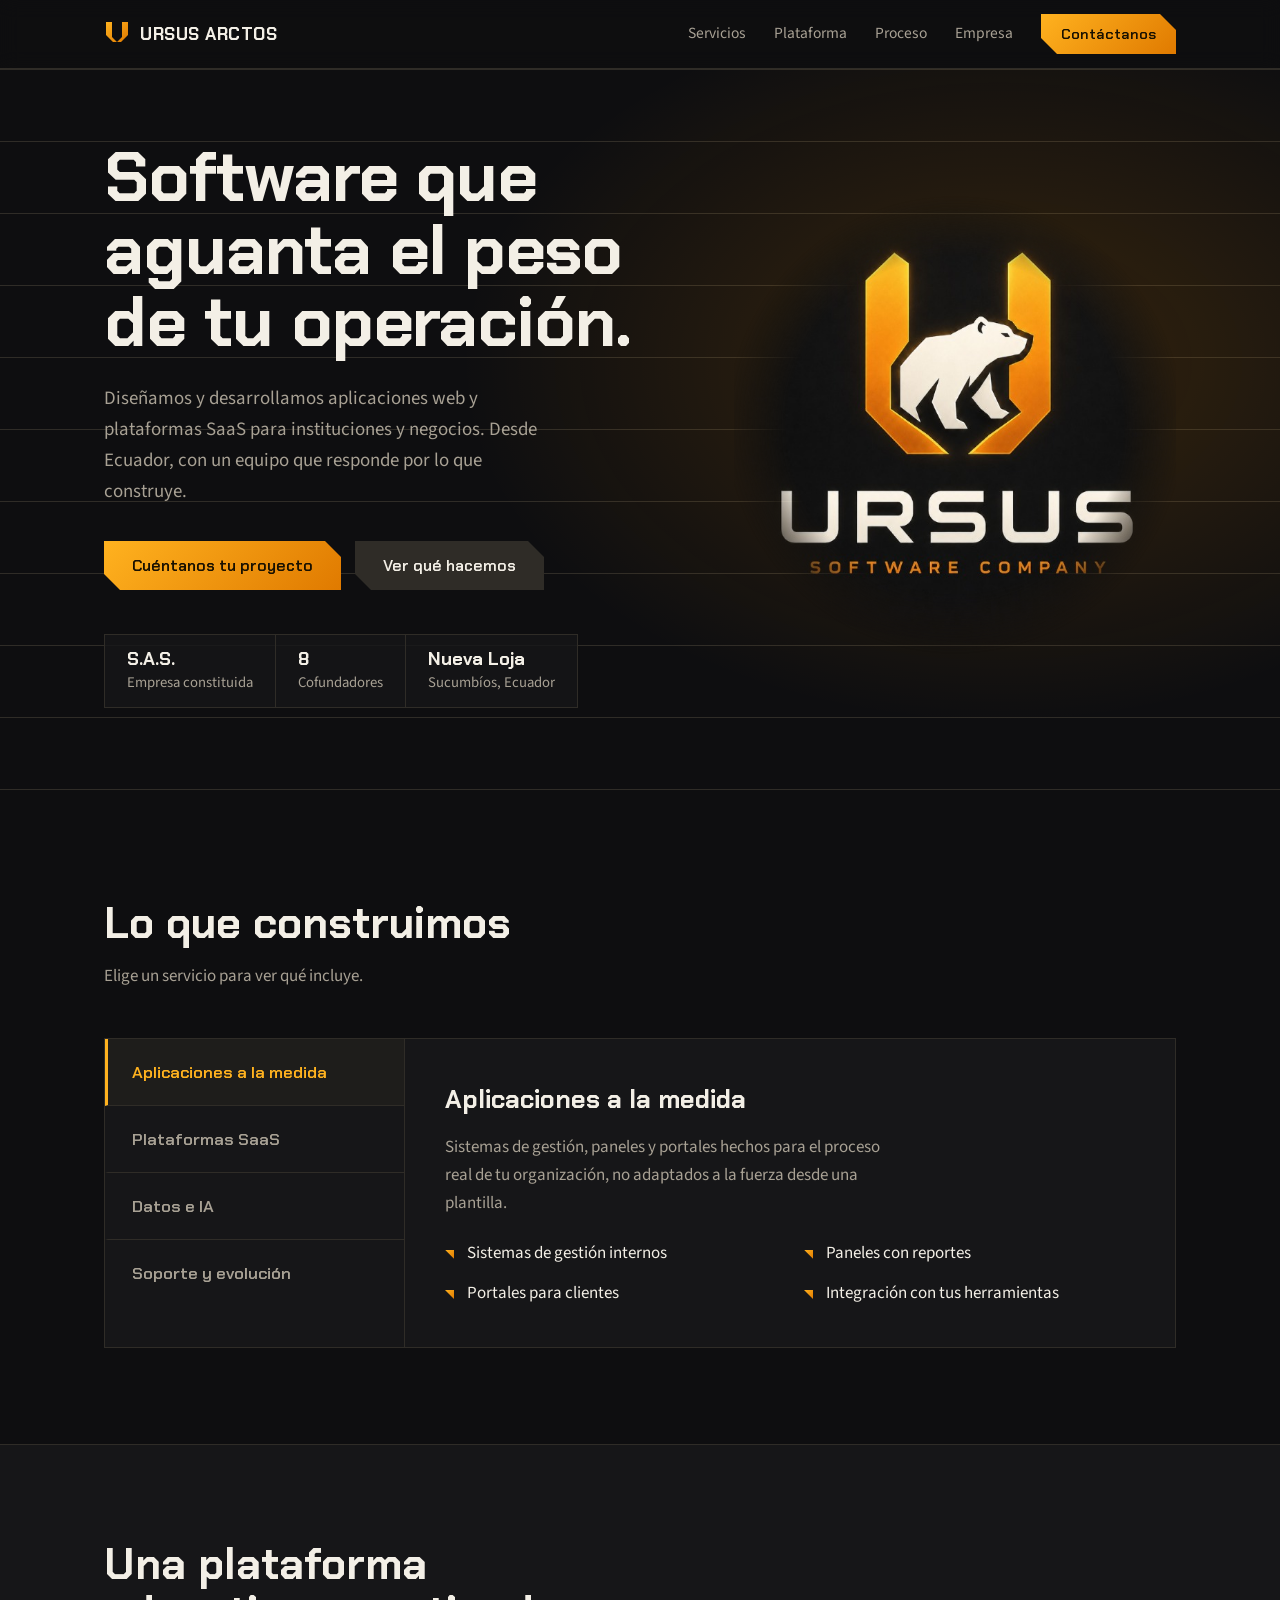
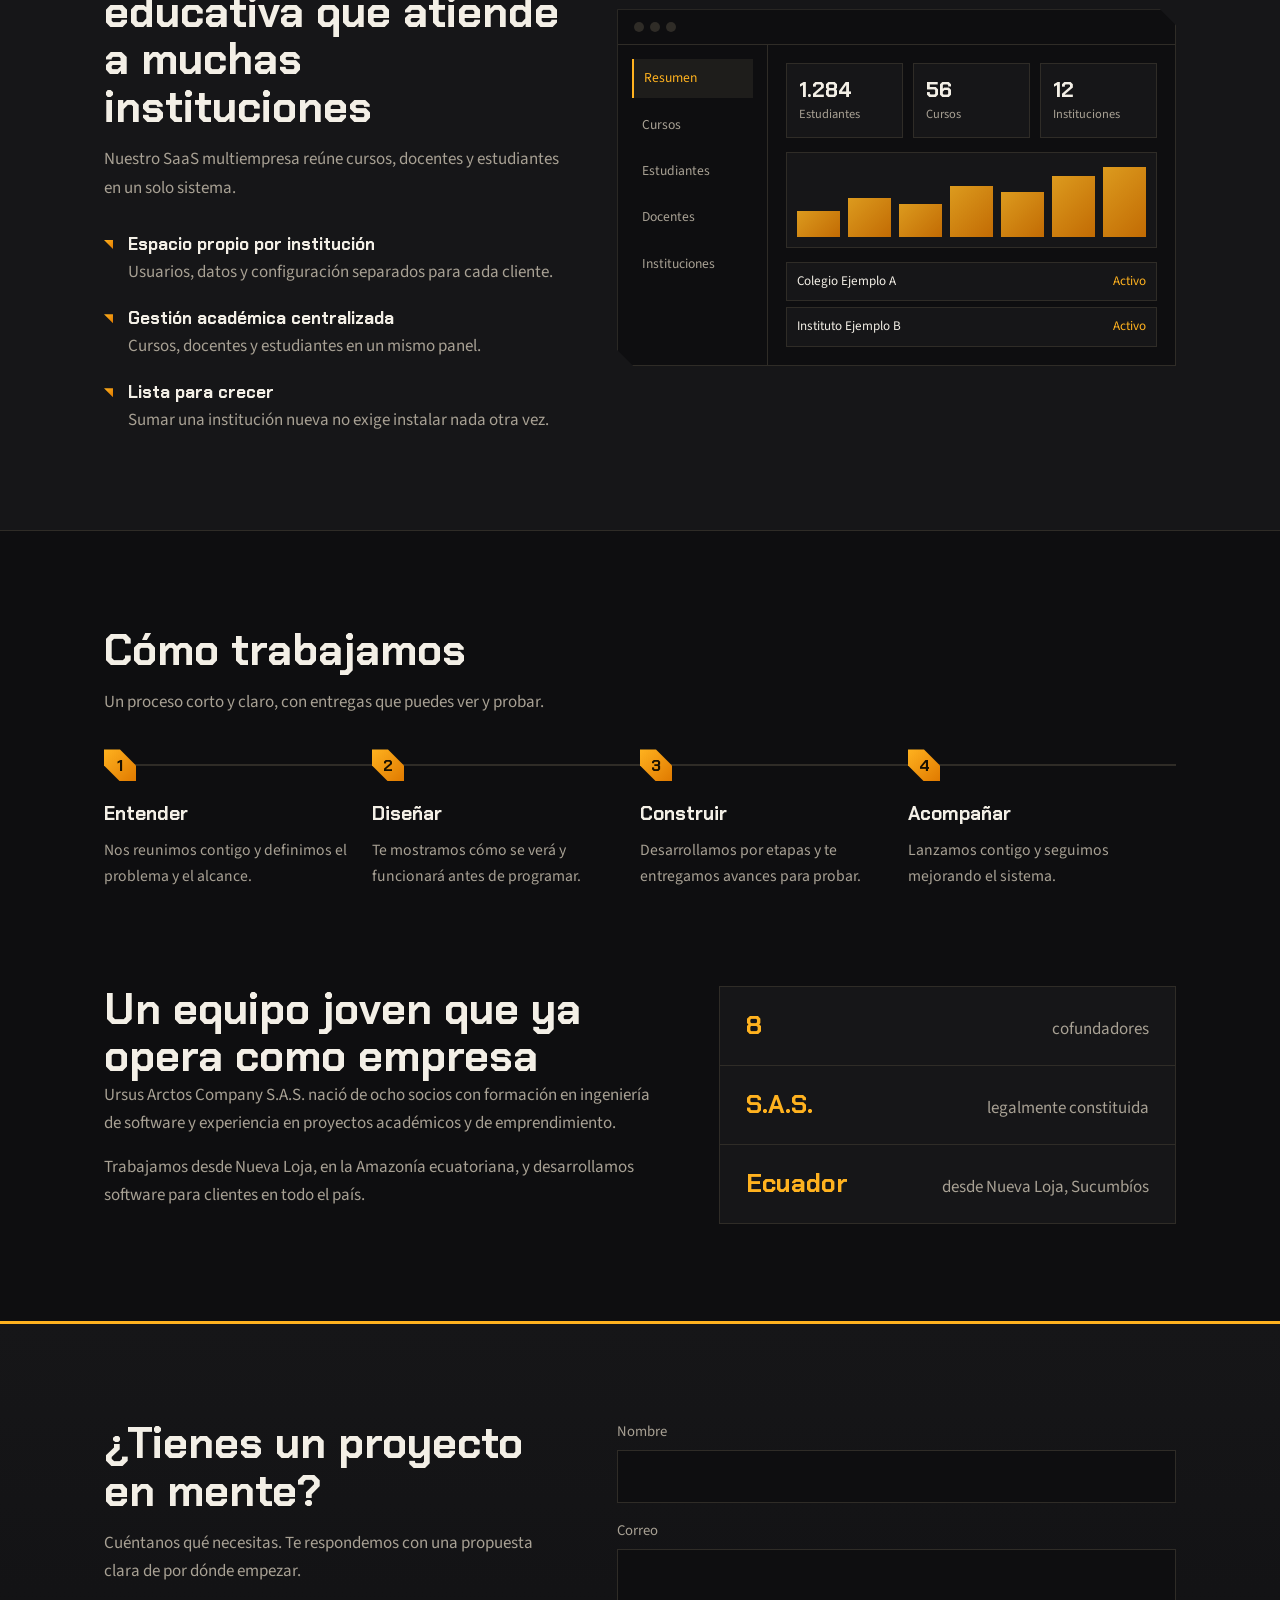
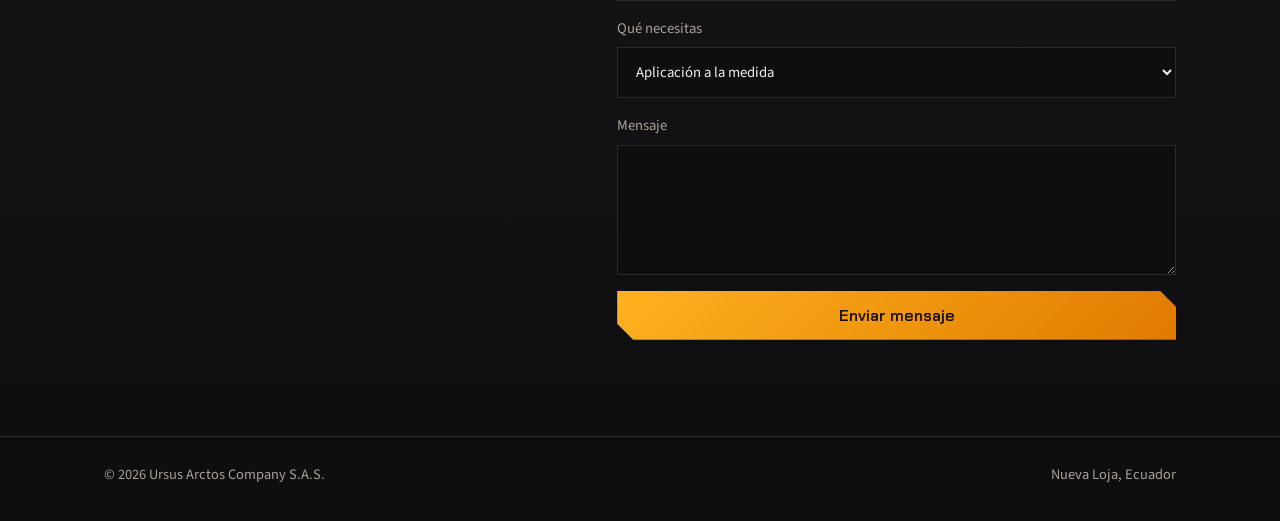
==== index.html @ 14a85201 "Pagina de la empresa" ====
<!DOCTYPE html>
<html lang="es"><head><meta charset="utf-8">
<meta name="viewport" content="width=device-width, initial-scale=1, viewport-fit=cover">
<title>Ursus Arctos Company | Software a la medida desde Ecuador</title>
<meta name="description" content="Ursus Arctos Company S.A.S. diseña y desarrolla software y plataformas SaaS desde Nueva Loja, Ecuador.">
<link rel="preconnect" href="https://fonts.googleapis.com"><link rel="preconnect" href="https://fonts.gstatic.com" crossorigin>
<link href="https://fonts.googleapis.com/css2?family=Chakra+Petch:wght@500;600;700&family=Source+Sans+3:wght@400;600&display=swap" rel="stylesheet">
<link rel="stylesheet" href="css/styles.css"></head><body>
<header><div class="wrap bar">
<a class="brand" href="#top"><svg width="26" height="26" viewBox="0 0 26 26" aria-hidden="true"><defs><linearGradient id="g" x1="0" y1="0" x2="1" y2="1"><stop stop-color="#ffb21f"/><stop offset="1" stop-color="#e07a00"/></linearGradient></defs><path d="M2 1h6v15l5 5h-4L2 14zM24 1h-6v15l-5 5h4l7-7z" fill="url(#g)"/></svg>URSUS ARCTOS</a>
<nav><a href="#servicios">Servicios</a><a href="#plataforma">Plataforma</a><a href="#proceso">Proceso</a><a href="#empresa">Empresa</a><a class="btn sm" href="#contacto">Contáctanos</a></nav>
</div></header>

<main id="top">
<div class="hero"><div class="wrap">
<div><h1>Software que aguanta el peso de tu operación.</h1>
<p>Diseñamos y desarrollamos aplicaciones web y plataformas SaaS para instituciones y negocios. Desde Ecuador, con un equipo que responde por lo que construye.</p>
<div class="cta"><a class="btn" href="#contacto">Cuéntanos tu proyecto</a><a class="btn ghost" href="#servicios">Ver qué hacemos</a></div>
<div class="trust"><div><b>S.A.S.</b>Empresa constituida</div><div><b>8</b>Cofundadores</div><div><b>Nueva Loja</b>Sucumbíos, Ecuador</div></div></div>
<img class="emblem" src="assets/logo.jpg" alt="Logotipo de Ursus Arctos: un oso polar dentro de una U naranja" width="470" height="470">
</div></div>

<section id="servicios"><div class="wrap">
<div class="head"><h2>Lo que construimos</h2><p>Elige un servicio para ver qué incluye.</p></div>
<div class="tabs"><div class="tablist" role="tablist" aria-label="Servicios">
<button class="tab" role="tab" aria-selected="true" aria-controls="p" data-i="0">Aplicaciones a la medida</button>
<button class="tab" role="tab" aria-selected="false" aria-controls="p" data-i="1">Plataformas SaaS</button>
<button class="tab" role="tab" aria-selected="false" aria-controls="p" data-i="2">Datos e IA</button>
<button class="tab" role="tab" aria-selected="false" aria-controls="p" data-i="3">Soporte y evolución</button></div>
<div class="panel" id="p" role="tabpanel"></div></div>
</div></section>

<div class="product" id="plataforma"><section><div class="wrap">
<div><div class="head" style="margin:0"><h2>Una plataforma educativa que atiende a muchas instituciones</h2><p>Nuestro SaaS multiempresa reúne cursos, docentes y estudiantes en un solo sistema.</p></div>
<ul class="feat"><li><b>Espacio propio por institución</b><span>Usuarios, datos y configuración separados para cada cliente.</span></li>
<li><b>Gestión académica centralizada</b><span>Cursos, docentes y estudiantes en un mismo panel.</span></li>
<li><b>Lista para crecer</b><span>Sumar una institución nueva no exige instalar nada otra vez.</span></li></ul></div>
<div class="mock" aria-hidden="true"><div class="dots"><i></i><i></i><i></i></div><div class="mbody">
<div class="side"><span class="on">Resumen</span><span>Cursos</span><span>Estudiantes</span><span>Docentes</span><span>Instituciones</span></div>
<div class="main"><div class="kpis"><div><b>1.284</b>Estudiantes</div><div><b>56</b>Cursos</div><div><b>12</b>Instituciones</div></div>
<div class="chart"><i style="height:35%"></i><i style="height:52%"></i><i style="height:44%"></i><i style="height:68%"></i><i style="height:60%"></i><i style="height:82%"></i><i style="height:94%"></i></div>
<div class="rows"><div>Colegio Ejemplo A<em>Activo</em></div><div>Instituto Ejemplo B<em>Activo</em></div></div></div></div></div>
</div></section></div>

<section id="proceso"><div class="wrap">
<div class="head"><h2>Cómo trabajamos</h2><p>Un proceso corto y claro, con entregas que puedes ver y probar.</p></div>
<div class="steps"><div><h3>Entender</h3><p>Nos reunimos contigo y definimos el problema y el alcance.</p></div>
<div><h3>Diseñar</h3><p>Te mostramos cómo se verá y funcionará antes de programar.</p></div>
<div><h3>Construir</h3><p>Desarrollamos por etapas y te entregamos avances para probar.</p></div>
<div><h3>Acompañar</h3><p>Lanzamos contigo y seguimos mejorando el sistema.</p></div></div>
</div></section>

<section id="empresa" style="padding-top:0"><div class="wrap about">
<div class="head" style="margin:0"><h2>Un equipo joven que ya opera como empresa</h2>
<p>Ursus Arctos Company S.A.S. nació de ocho socios con formación en ingeniería de software y experiencia en proyectos académicos y de emprendimiento.</p>
<p>Trabajamos desde Nueva Loja, en la Amazonía ecuatoriana, y desarrollamos software para clientes en todo el país.</p></div>
<div class="facts"><div><b>8</b><span>cofundadores</span></div><div><b>S.A.S.</b><span>legalmente constituida</span></div><div><b>Ecuador</b><span>desde Nueva Loja, Sucumbíos</span></div></div>
</div></section>

<section id="contacto" class="contact"><div class="wrap">
<div class="head" style="margin:0"><h2>¿Tienes un proyecto en mente?</h2><p>Cuéntanos qué necesitas. Te respondemos con una propuesta clara de por dónde empezar.</p></div>
<form id="f"><label>Nombre<input name="n" required autocomplete="name"></label>
<label>Correo<input name="e" type="email" required autocomplete="email"></label>
<label>Qué necesitas<select name="t"><option>Aplicación a la medida</option><option>Plataforma SaaS</option><option>Datos e IA</option><option>Otro</option></select></label>
<label>Mensaje<textarea name="m" required></textarea></label>
<button class="btn" type="submit">Enviar mensaje</button></form>
</div></section>
</main>
<footer><div class="wrap"><span>© 2026 Ursus Arctos Company S.A.S.</span><span>Nueva Loja, Ecuador</span></div></footer>
<script src="js/main.js" defer></script></body></html>
---- css/styles.css ----
:root{color-scheme:dark;--bg:#0e0e10;--s1:#161618;--s2:#1e1d1b;--line:#2f2c27;--text:#f3efe6;--muted:#a8a194;--a1:#ffb21f;--a2:#e07a00;--grad:linear-gradient(135deg,var(--a1),var(--a2));
--head:"Chakra Petch","Trebuchet MS",sans-serif;--body:"Source Sans 3","Segoe UI",Arial,sans-serif;
--cut:polygon(0 0,calc(100% - 16px) 0,100% 16px,100% 100%,16px 100%,0 calc(100% - 16px));
box-sizing:border-box;padding-top:env(safe-area-inset-top,0px);padding-bottom:env(safe-area-inset-bottom,0px)}
html{scroll-padding-top:84px;scroll-behavior:smooth}
*,*::before,*::after{box-sizing:border-box}
body{margin:0;background:var(--bg);color:var(--text);font:400 1.0625rem/1.65 var(--body);overflow-x:hidden}
a{color:inherit}:focus-visible{outline:2px solid var(--a1);outline-offset:3px}
.wrap{max-width:1120px;margin:0 auto;padding:0 24px}
h1,h2,h3{font-family:var(--head);margin:0}
header{position:sticky;top:0;z-index:20;background:rgba(14,14,16,.86);backdrop-filter:blur(10px);border-bottom:1px solid var(--line)}
.bar{display:flex;align-items:center;justify-content:space-between;height:68px}
.brand{display:flex;align-items:center;gap:10px;text-decoration:none;font:700 1.1rem var(--head);letter-spacing:.03em}
nav{display:flex;align-items:center;gap:28px}
nav a{text-decoration:none;color:var(--muted);font-size:.97rem;transition:color .2s}nav a:hover{color:var(--a1)}
.btn{display:inline-block;border:0;cursor:pointer;background:var(--grad);color:#1a1100;font:600 1rem var(--head);padding:14px 28px;text-decoration:none;clip-path:var(--cut);transition:filter .2s,transform .2s}
.btn:hover{filter:brightness(1.12);transform:translateY(-2px)}
.btn.sm{padding:10px 20px;font-size:.92rem}
.btn.ghost{background:var(--line);color:var(--text)}
.hero{position:relative;padding:72px 0 96px;background:radial-gradient(ellipse 60% 70% at 78% 40%,rgba(255,150,0,.17),transparent 70%),linear-gradient(var(--line) 1px,transparent 1px) 0 0/100% 72px;background-color:var(--bg)}
.hero .wrap{display:grid;grid-template-columns:1.15fr .85fr;gap:32px;align-items:center}
.hero h1{font-size:clamp(2.4rem,5.6vw,4.4rem);line-height:1.03;letter-spacing:-.015em}
.hero p{color:var(--muted);font-size:1.18rem;max-width:50ch;margin:24px 0 34px}
.cta{display:flex;gap:14px;flex-wrap:wrap}
.trust{display:flex;gap:0;margin-top:44px;border:1px solid var(--line);width:max-content;max-width:100%;background:rgba(22,22,24,.8)}
.trust div{padding:12px 22px;border-right:1px solid var(--line);font-size:.92rem;color:var(--muted)}.trust div:last-child{border:0}
.trust b{display:block;font:700 1.15rem var(--head);color:var(--text)}
.emblem{width:100%;max-width:470px;justify-self:center;-webkit-mask-image:radial-gradient(circle,#000 52%,transparent 71%);mask-image:radial-gradient(circle,#000 52%,transparent 71%);animation:in 1s .1s both}
@keyframes in{from{opacity:0;transform:scale(.93)}}
section{padding:96px 0}
.head{max-width:640px;margin-bottom:48px}
.head h2{font-size:clamp(1.8rem,3.6vw,2.7rem);line-height:1.1}
.head p{color:var(--muted);margin:14px 0 0}
.tabs{display:grid;grid-template-columns:300px 1fr;border:1px solid var(--line);background:var(--s1)}
.tablist{display:flex;flex-direction:column;border-right:1px solid var(--line)}
.tab{all:unset;cursor:pointer;padding:22px 24px;font:600 1.05rem var(--head);border-bottom:1px solid var(--line);color:var(--muted);transition:background .2s,color .2s;border-left:3px solid transparent}
.tab:last-child{border-bottom:0}.tab:hover{color:var(--text);background:var(--s2)}
.tab[aria-selected=true]{color:var(--a1);background:var(--s2);border-left-color:var(--a1)}
.tab:focus-visible{outline:2px solid var(--a1);outline-offset:-2px}
.panel{padding:40px;animation:fade .35s}
@keyframes fade{from{opacity:0}}
.panel h3{font-size:1.6rem;margin-bottom:12px}.panel p{color:var(--muted);max-width:56ch;margin:0 0 22px}
.panel ul{list-style:none;padding:0;margin:0;display:grid;grid-template-columns:1fr 1fr;gap:12px 28px}
.panel li{padding-left:22px;position:relative}
.panel li::before,.feat li::before{content:"";position:absolute;left:0;top:.62em;width:9px;height:9px;background:var(--grad);clip-path:polygon(0 0,100% 0,100% 100%)}
.product{background:var(--s1);border-block:1px solid var(--line)}
.product .wrap{display:grid;grid-template-columns:.9fr 1.1fr;gap:56px;align-items:center}
.feat{list-style:none;padding:0;margin:28px 0 0;display:grid;gap:18px}
.feat li{position:relative;padding-left:24px}.feat b{font-family:var(--head);display:block}.feat span{color:var(--muted)}
.mock{background:var(--bg);border:1px solid var(--line);clip-path:var(--cut);box-shadow:0 30px 80px rgba(0,0,0,.5)}
.dots{display:flex;gap:6px;padding:12px 16px;border-bottom:1px solid var(--line)}.dots i{width:10px;height:10px;border-radius:50%;background:var(--line)}
.mbody{display:grid;grid-template-columns:150px 1fr;min-height:300px}
.side{border-right:1px solid var(--line);padding:14px;display:grid;gap:8px;align-content:start;font-size:.85rem;color:var(--muted)}
.side span{padding:8px 10px}.side .on{background:var(--s2);color:var(--a1);border-left:2px solid var(--a1)}
.main{padding:18px;display:grid;gap:14px;align-content:start}
.kpis{display:grid;grid-template-columns:repeat(3,1fr);gap:10px}
.kpis div{background:var(--s1);padding:12px;border:1px solid var(--line);font-size:.78rem;color:var(--muted)}.kpis b{display:block;font:700 1.35rem var(--head);color:var(--text)}
.chart{display:flex;align-items:flex-end;gap:8px;height:96px;padding:10px;background:var(--s1);border:1px solid var(--line)}
.chart i{flex:1;background:var(--grad);opacity:.85}
.rows{display:grid;gap:6px;font-size:.82rem}
.rows div{display:flex;justify-content:space-between;padding:8px 10px;background:var(--s1);border:1px solid var(--line)}.rows em{font-style:normal;color:var(--a1)}
.steps{display:grid;grid-template-columns:repeat(4,1fr);gap:0;counter-reset:s;border-top:2px solid var(--line)}
.steps div{counter-increment:s;padding:28px 24px 0 0;position:relative}
.steps div::before{content:counter(s);position:absolute;top:-17px;left:0;width:32px;height:32px;background:var(--grad);color:#1a1100;font:700 1rem var(--head);display:grid;place-items:center;clip-path:var(--cut)}
.steps div{padding-top:32px}.steps h3{font-size:1.2rem;margin-bottom:8px}.steps p{margin:0;color:var(--muted);font-size:.98rem}
.about{display:grid;grid-template-columns:1.1fr .9fr;gap:56px;align-items:start}
.about p{color:var(--muted);margin:0 0 16px}
.facts{display:grid;gap:0;border:1px solid var(--line);background:var(--s1)}
.facts div{padding:22px 26px;border-bottom:1px solid var(--line);display:flex;justify-content:space-between;align-items:baseline;gap:16px}.facts div:last-child{border:0}
.facts b{font:700 1.6rem var(--head);color:var(--a1)}.facts span{color:var(--muted);text-align:right}
.contact{background:linear-gradient(180deg,var(--s1),var(--bg));border-top:3px solid var(--a1)}
.contact .wrap{display:grid;grid-template-columns:.9fr 1.1fr;gap:56px}
form{display:grid;gap:16px}
label{display:grid;gap:6px;font-size:.92rem;color:var(--muted)}
input,textarea,select{font:inherit;color:var(--text);background:var(--bg);border:1px solid var(--line);padding:13px 14px;width:100%;transition:border-color .2s}
input:focus,textarea:focus,select:focus{outline:none;border-color:var(--a1);box-shadow:0 0 0 3px rgba(255,178,31,.18)}
textarea{min-height:130px;resize:vertical}
footer{border-top:1px solid var(--line);padding:26px 0 34px;color:var(--muted);font-size:.9rem}
footer .wrap{display:flex;justify-content:space-between;gap:12px;flex-wrap:wrap}
@media(max-width:860px){nav a:not(.btn){display:none}.hero .wrap,.product .wrap,.about,.contact .wrap{grid-template-columns:1fr}
.emblem{order:-1;max-width:300px;justify-self:start;margin:-20px 0 -40px -20px}.tabs{grid-template-columns:1fr}.tablist{flex-direction:row;overflow-x:auto;border-right:0;border-bottom:1px solid var(--line)}
.tab{white-space:nowrap;border-bottom:0;border-left:0;border-bottom:3px solid transparent;padding:18px}.tab[aria-selected=true]{border-bottom-color:var(--a1)}
.panel{padding:26px}.panel ul{grid-template-columns:1fr}.steps{grid-template-columns:1fr 1fr;row-gap:40px}.mbody{grid-template-columns:1fr}.side{display:none}
section{padding:68px 0}.trust{flex-direction:column;width:100%}.trust div{border-right:0;border-bottom:1px solid var(--line)}}
@media(prefers-reduced-motion:reduce){*{animation:none!important;transition:none!important;scroll-behavior:auto!important}}
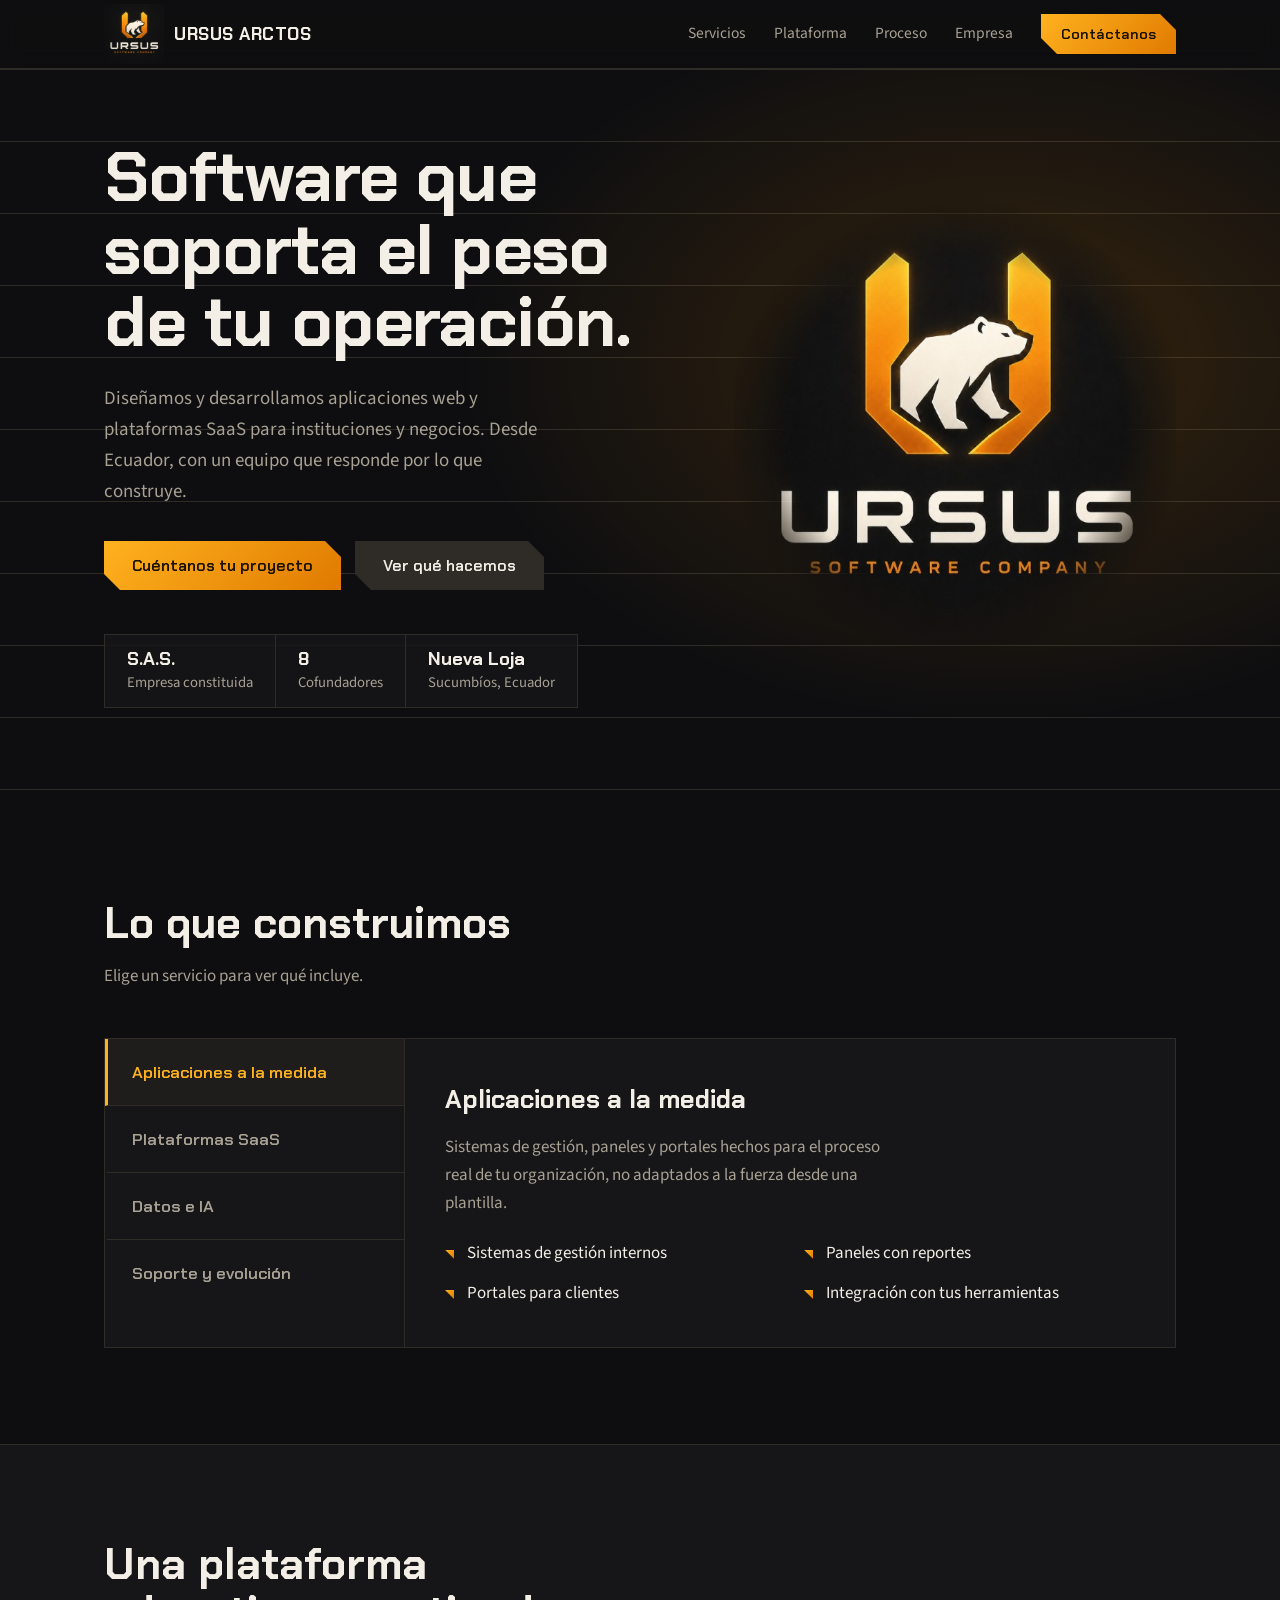
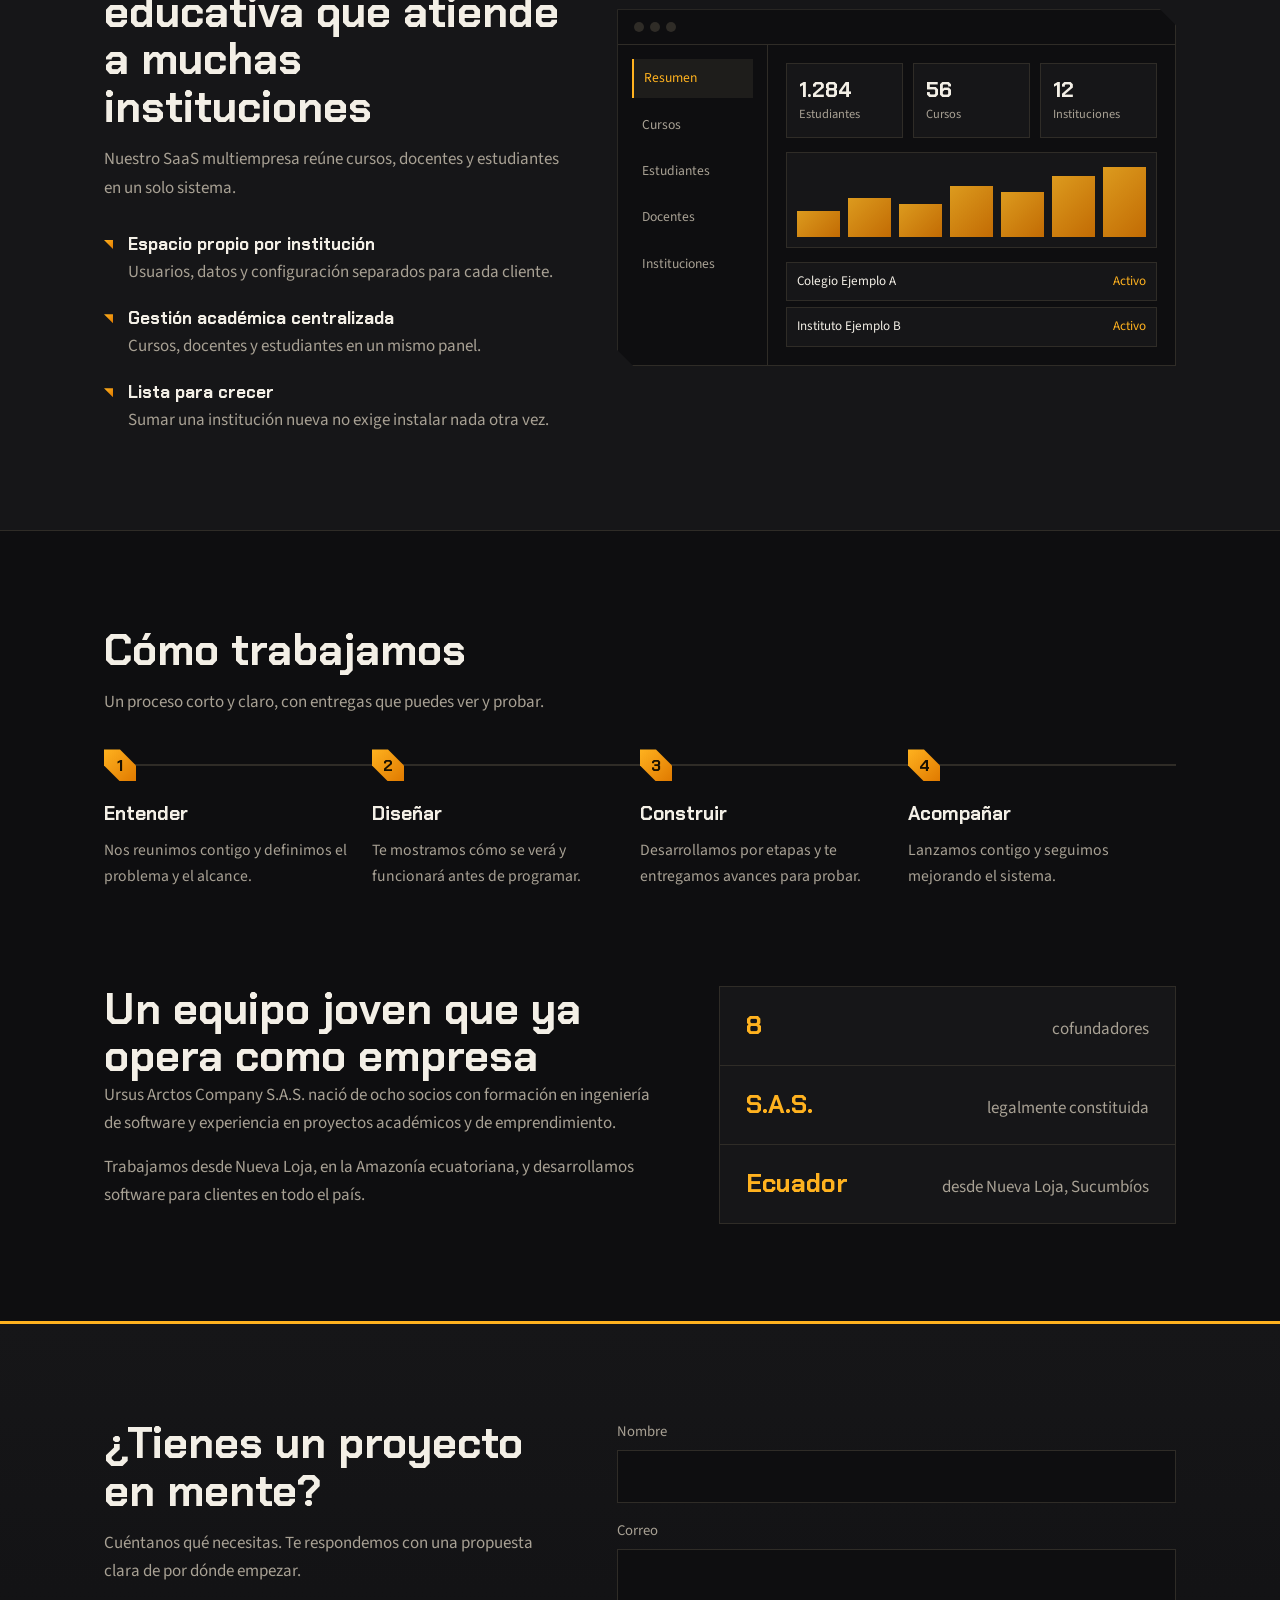
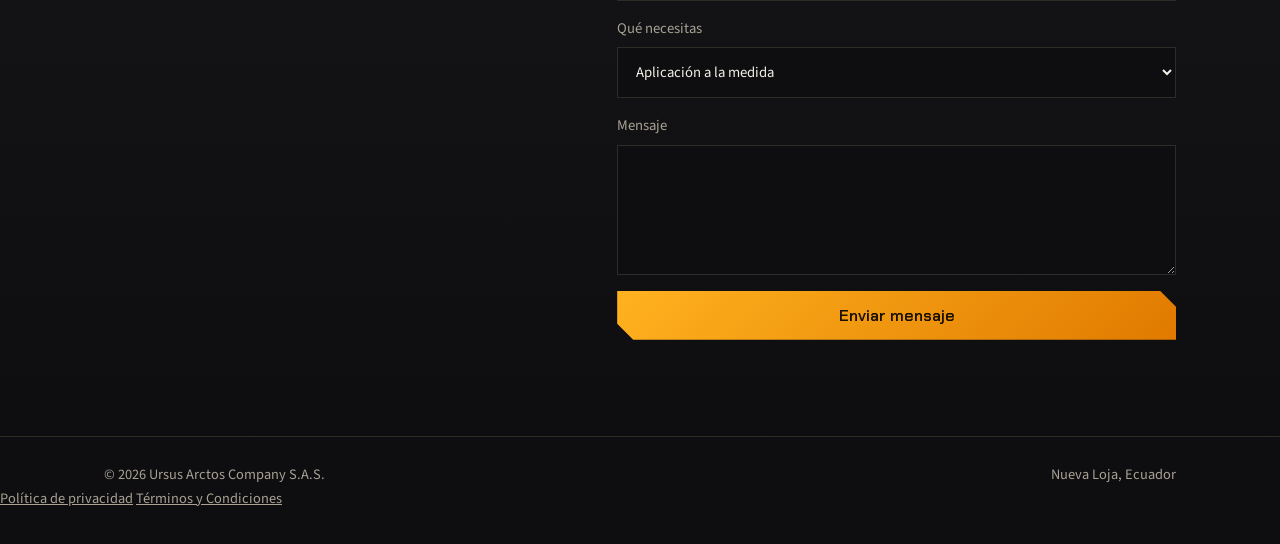
==== commit df5838f2: "afinancion de detalles" ====
--- a/index.html
+++ b/index.html
@@ -7,13 +7,13 @@
 <link href="https://fonts.googleapis.com/css2?family=Chakra+Petch:wght@500;600;700&family=Source+Sans+3:wght@400;600&display=swap" rel="stylesheet">
 <link rel="stylesheet" href="css/styles.css"></head><body>
 <header><div class="wrap bar">
-<a class="brand" href="#top"><svg width="26" height="26" viewBox="0 0 26 26" aria-hidden="true"><defs><linearGradient id="g" x1="0" y1="0" x2="1" y2="1"><stop stop-color="#ffb21f"/><stop offset="1" stop-color="#e07a00"/></linearGradient></defs><path d="M2 1h6v15l5 5h-4L2 14zM24 1h-6v15l-5 5h4l7-7z" fill="url(#g)"/></svg>URSUS ARCTOS</a>
+<a class="brand" href="#top"><img src="assets/logo.jpg" alt="Logotipo de Ursus Arctos: un oso polar dentro de una U naranja" width="60" height="60">URSUS ARCTOS</a>
 <nav><a href="#servicios">Servicios</a><a href="#plataforma">Plataforma</a><a href="#proceso">Proceso</a><a href="#empresa">Empresa</a><a class="btn sm" href="#contacto">Contáctanos</a></nav>
 </div></header>
 
 <main id="top">
 <div class="hero"><div class="wrap">
-<div><h1>Software que aguanta el peso de tu operación.</h1>
+<div><h1>Software que soporta el peso de tu operación.</h1>
 <p>Diseñamos y desarrollamos aplicaciones web y plataformas SaaS para instituciones y negocios. Desde Ecuador, con un equipo que responde por lo que construye.</p>
 <div class="cta"><a class="btn" href="#contacto">Cuéntanos tu proyecto</a><a class="btn ghost" href="#servicios">Ver qué hacemos</a></div>
 <div class="trust"><div><b>S.A.S.</b>Empresa constituida</div><div><b>8</b>Cofundadores</div><div><b>Nueva Loja</b>Sucumbíos, Ecuador</div></div></div>
@@ -66,5 +66,12 @@
 <button class="btn" type="submit">Enviar mensaje</button></form>
 </div></section>
 </main>
-<footer><div class="wrap"><span>© 2026 Ursus Arctos Company S.A.S.</span><span>Nueva Loja, Ecuador</span></div></footer>
-<script src="js/main.js" defer></script></body></html>+<footer>
+    <div class="wrap">
+        <span>© 2026 Ursus Arctos Company S.A.S.</span>
+        <span>Nueva Loja, Ecuador</span>
+    </div>
+    <a href="/politicas/politicaDePrivacidad.html" target="_blank">Política de privacidad</a>
+    <a href="/politicas/terminosYCondiciones.html" target="_blank">Términos y Condiciones</a>
+</footer>
+<script src="js/main.js" defer></script></body></html>
--- a/css/styles.css
+++ b/css/styles.css
@@ -4,18 +4,72 @@
 box-sizing:border-box;padding-top:env(safe-area-inset-top,0px);padding-bottom:env(safe-area-inset-bottom,0px)}
 html{scroll-padding-top:84px;scroll-behavior:smooth}
 *,*::before,*::after{box-sizing:border-box}
-body{margin:0;background:var(--bg);color:var(--text);font:400 1.0625rem/1.65 var(--body);overflow-x:hidden}
-a{color:inherit}:focus-visible{outline:2px solid var(--a1);outline-offset:3px}
-.wrap{max-width:1120px;margin:0 auto;padding:0 24px}
-h1,h2,h3{font-family:var(--head);margin:0}
-header{position:sticky;top:0;z-index:20;background:rgba(14,14,16,.86);backdrop-filter:blur(10px);border-bottom:1px solid var(--line)}
-.bar{display:flex;align-items:center;justify-content:space-between;height:68px}
-.brand{display:flex;align-items:center;gap:10px;text-decoration:none;font:700 1.1rem var(--head);letter-spacing:.03em}
-nav{display:flex;align-items:center;gap:28px}
-nav a{text-decoration:none;color:var(--muted);font-size:.97rem;transition:color .2s}nav a:hover{color:var(--a1)}
+body{
+    margin:0;
+    background:var(--bg);
+    color:var(--text);
+    font:400 1.0625rem/1.65 var(--body);
+    overflow-x:hidden
+}
+
+a{
+    color:inherit
+}:focus-visible{
+    outline:2px solid var(--a1);outline-offset:3px
+}
+
+.wrap{
+    max-width:1120px;
+    margin:0 auto;
+    padding:0 24px
+}
+h1,h2,h3{
+    font-family:var(--head);
+    margin:0
+}
+header{
+    position:sticky;
+    top:0;z-index:20;
+    background:rgba(14,14,16,.86);
+    backdrop-filter:blur(10px);
+    border-bottom:1px solid var(--line)
+}
+
+.bar{
+    display:flex;
+    align-items:center;
+    justify-content:space-between;
+    height:68px
+}
+
+.brand{
+    display:flex;
+    align-items:center;
+    gap:10px;
+    text-decoration:none;
+    font:700 1.1rem var(--head);
+    letter-spacing:.03em
+}nav{
+    display:flex;
+    align-items:center;
+    gap:28px
+}nav a{
+    text-decoration:none;
+    color:var(--muted);
+    font-size:.97rem;
+    transition:color .2s
+}nav a:hover{
+    color:var(--a1)
+}
+
 .btn{display:inline-block;border:0;cursor:pointer;background:var(--grad);color:#1a1100;font:600 1rem var(--head);padding:14px 28px;text-decoration:none;clip-path:var(--cut);transition:filter .2s,transform .2s}
+
 .btn:hover{filter:brightness(1.12);transform:translateY(-2px)}
-.btn.sm{padding:10px 20px;font-size:.92rem}
+
+.btn.sm{
+    padding:10px 20px;
+    font-size:.92rem
+}
 .btn.ghost{background:var(--line);color:var(--text)}
 .hero{position:relative;padding:72px 0 96px;background:radial-gradient(ellipse 60% 70% at 78% 40%,rgba(255,150,0,.17),transparent 70%),linear-gradient(var(--line) 1px,transparent 1px) 0 0/100% 72px;background-color:var(--bg)}
 .hero .wrap{display:grid;grid-template-columns:1.15fr .85fr;gap:32px;align-items:center}
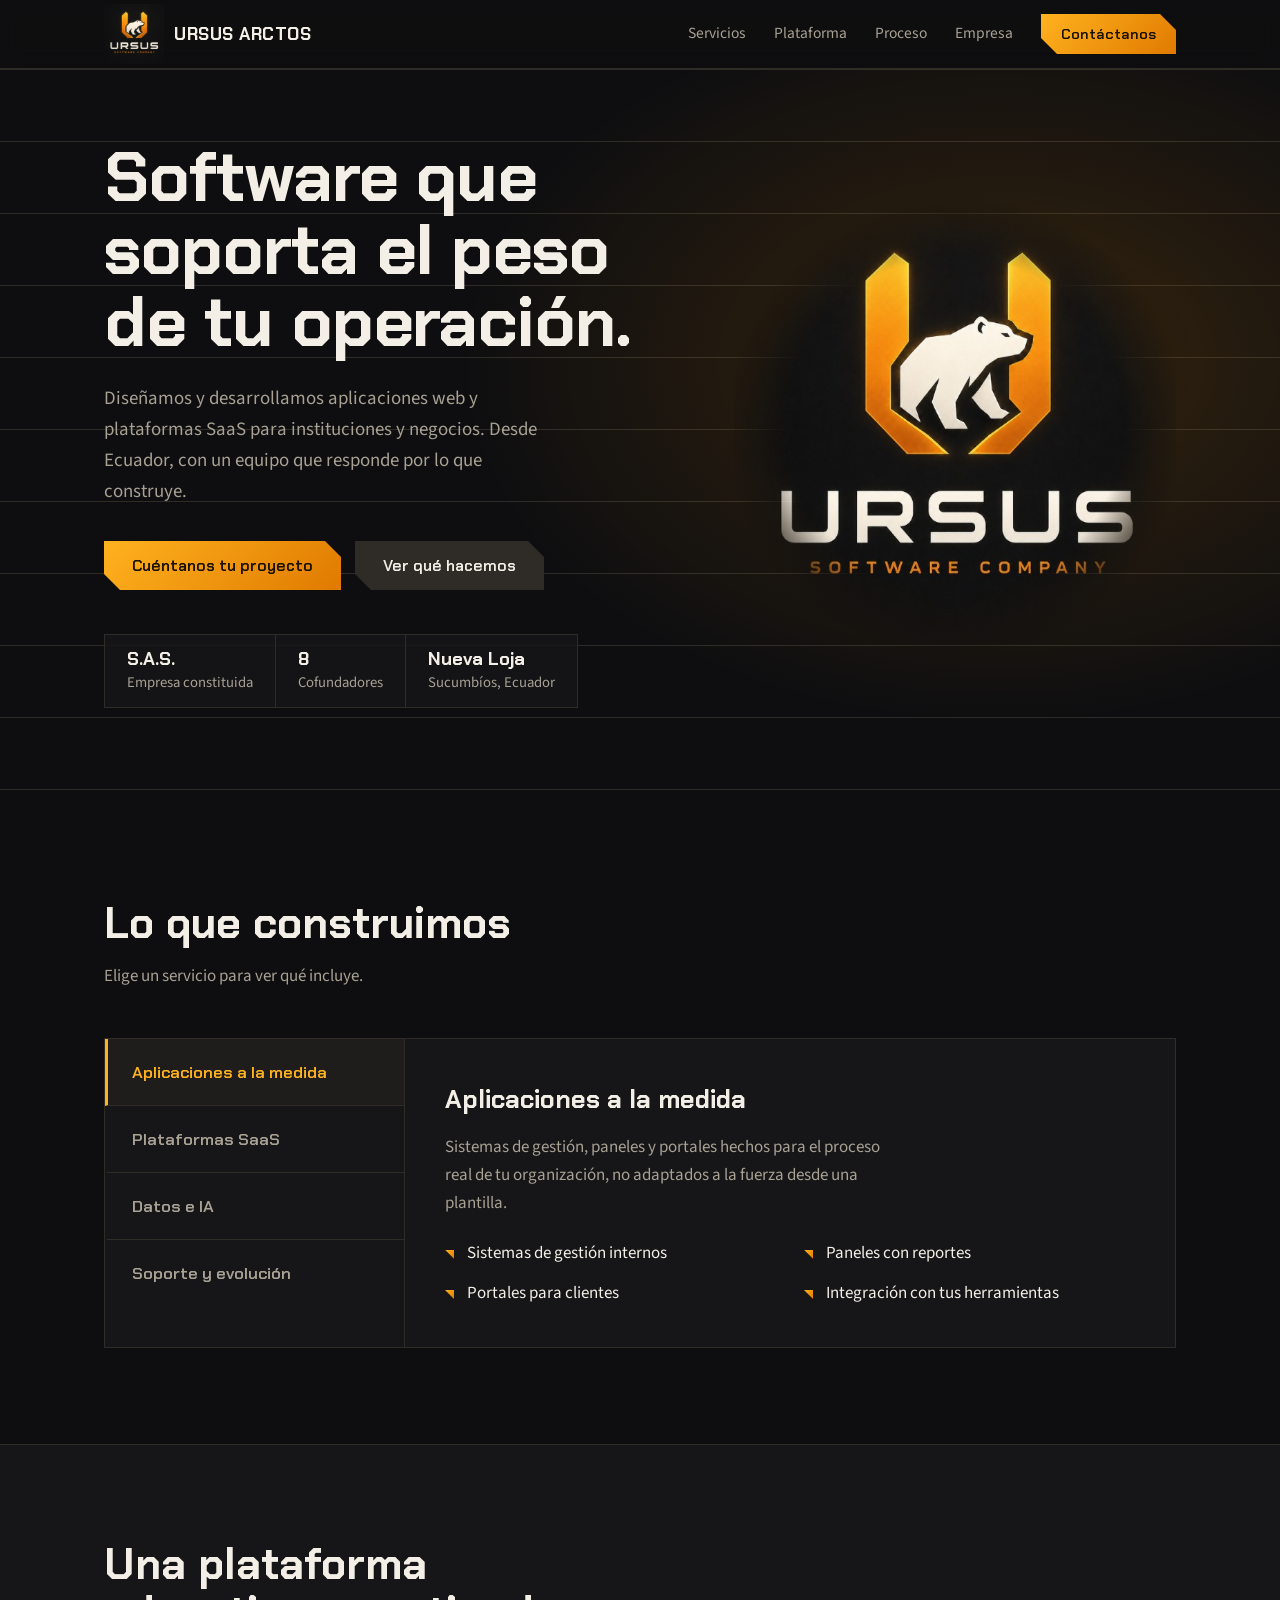
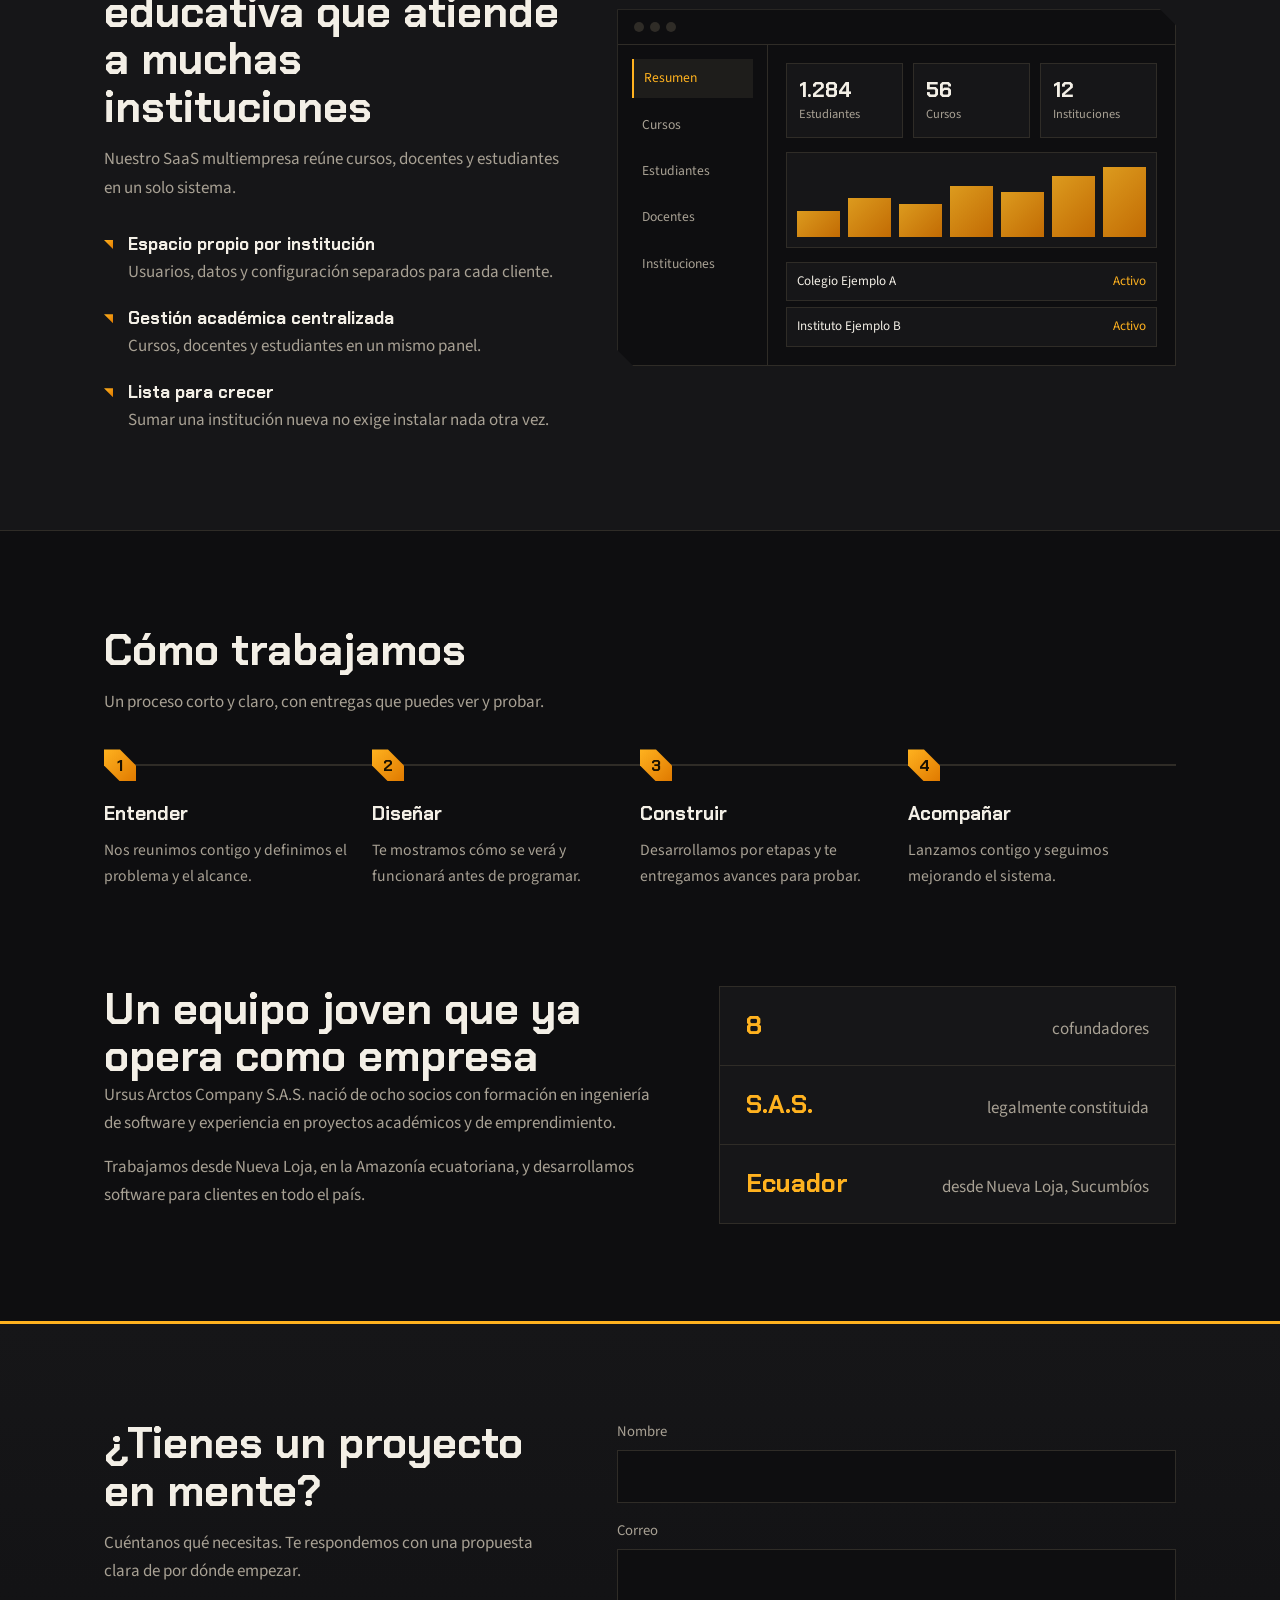
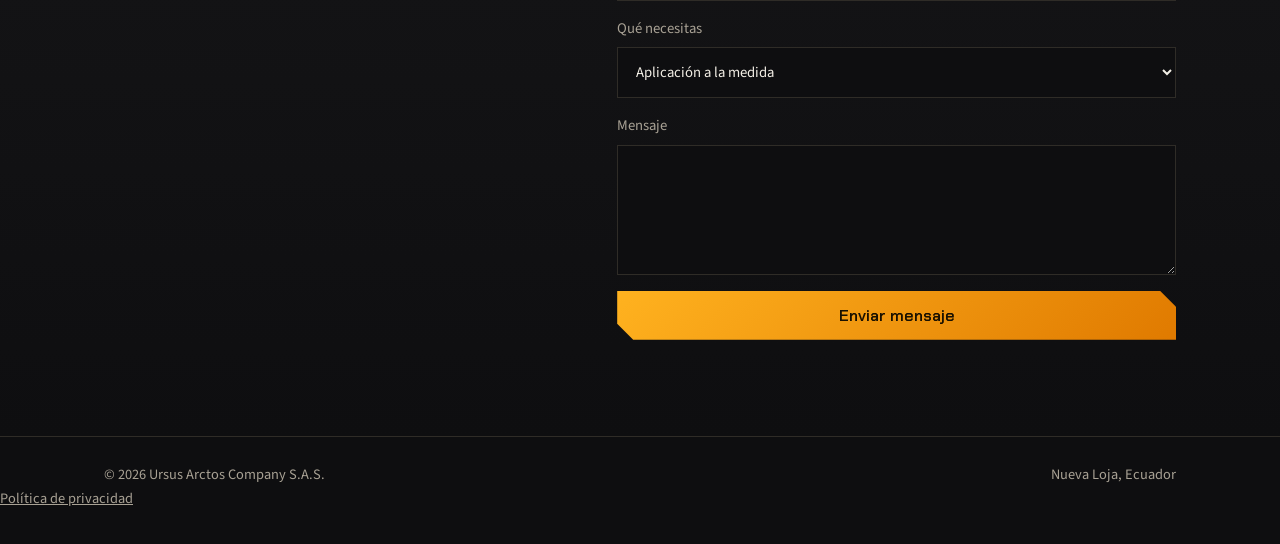
==== commit c02f01cd: "afinando 2.0" ====
--- a/index.html
+++ b/index.html
@@ -72,6 +72,5 @@
         <span>Nueva Loja, Ecuador</span>
     </div>
     <a href="/politicas/politicaDePrivacidad.html" target="_blank">Política de privacidad</a>
-    <a href="/politicas/terminosYCondiciones.html" target="_blank">Términos y Condiciones</a>
 </footer>
 <script src="js/main.js" defer></script></body></html>
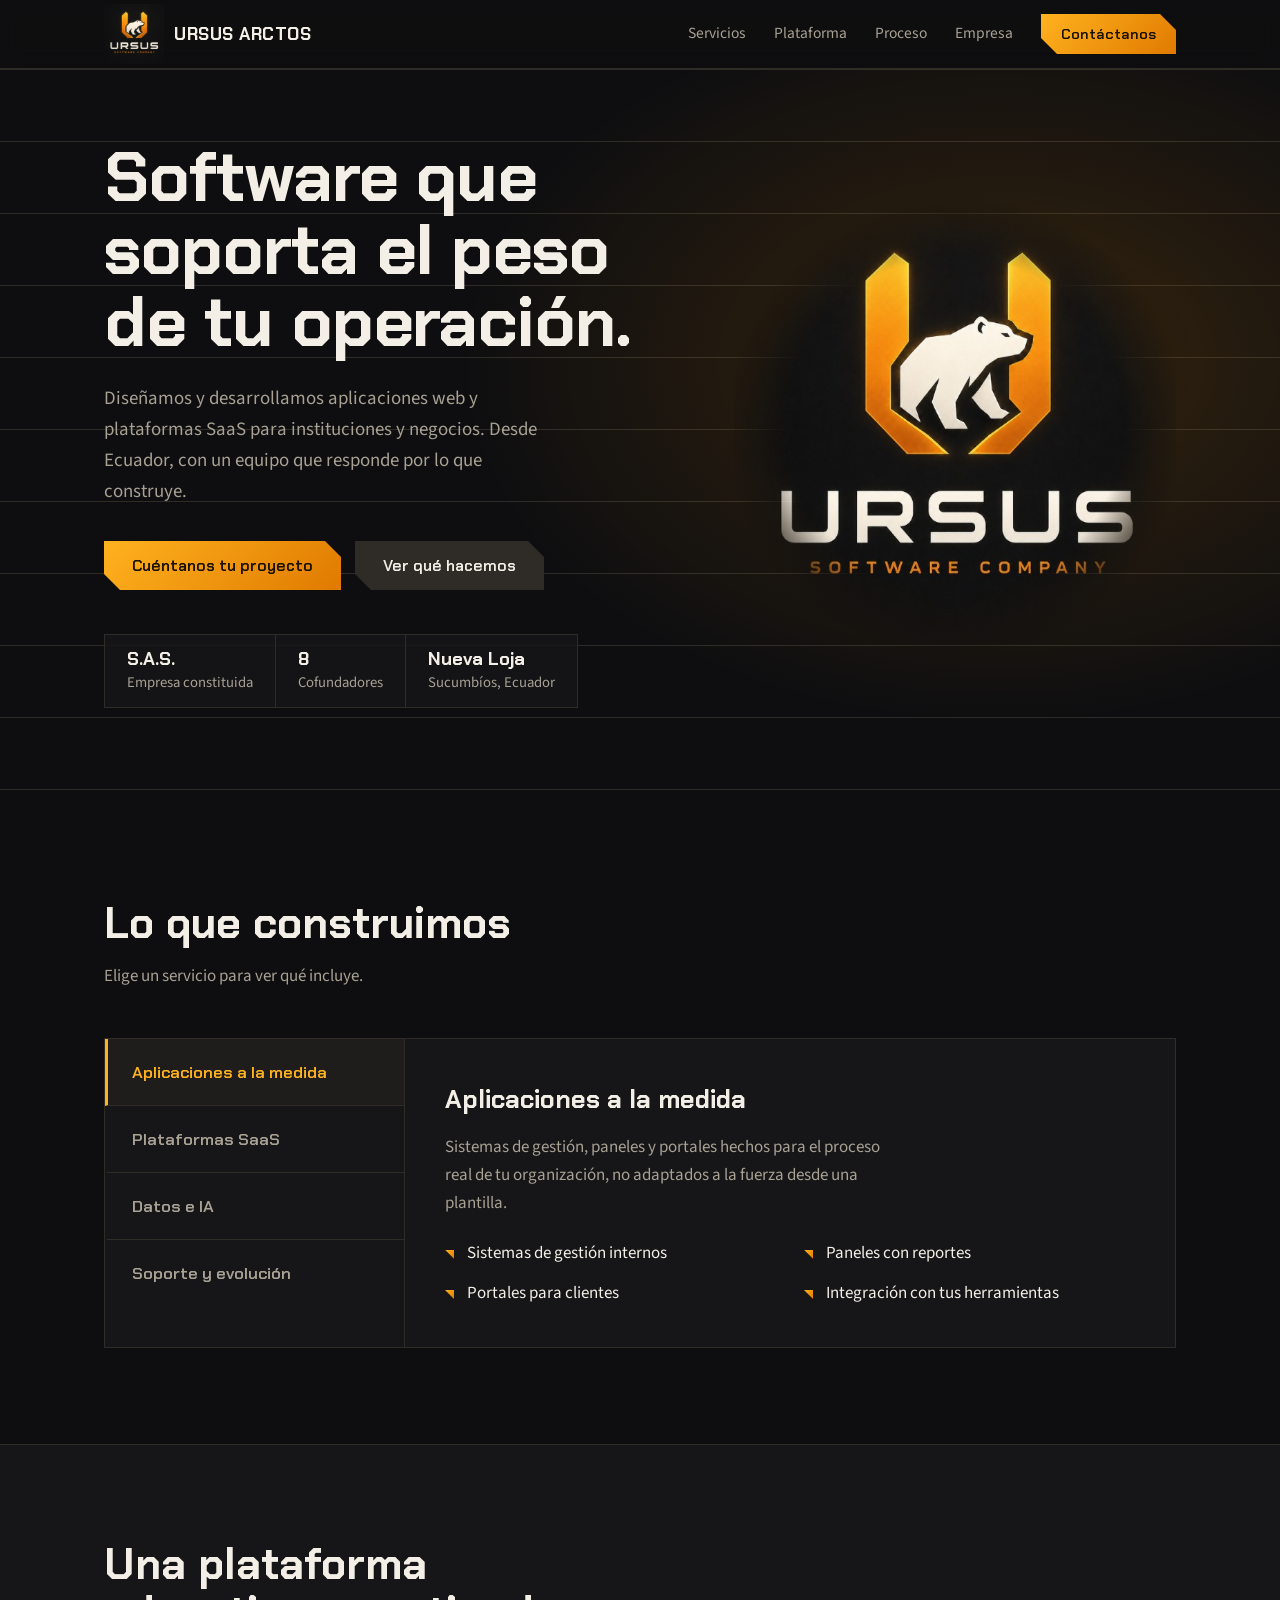
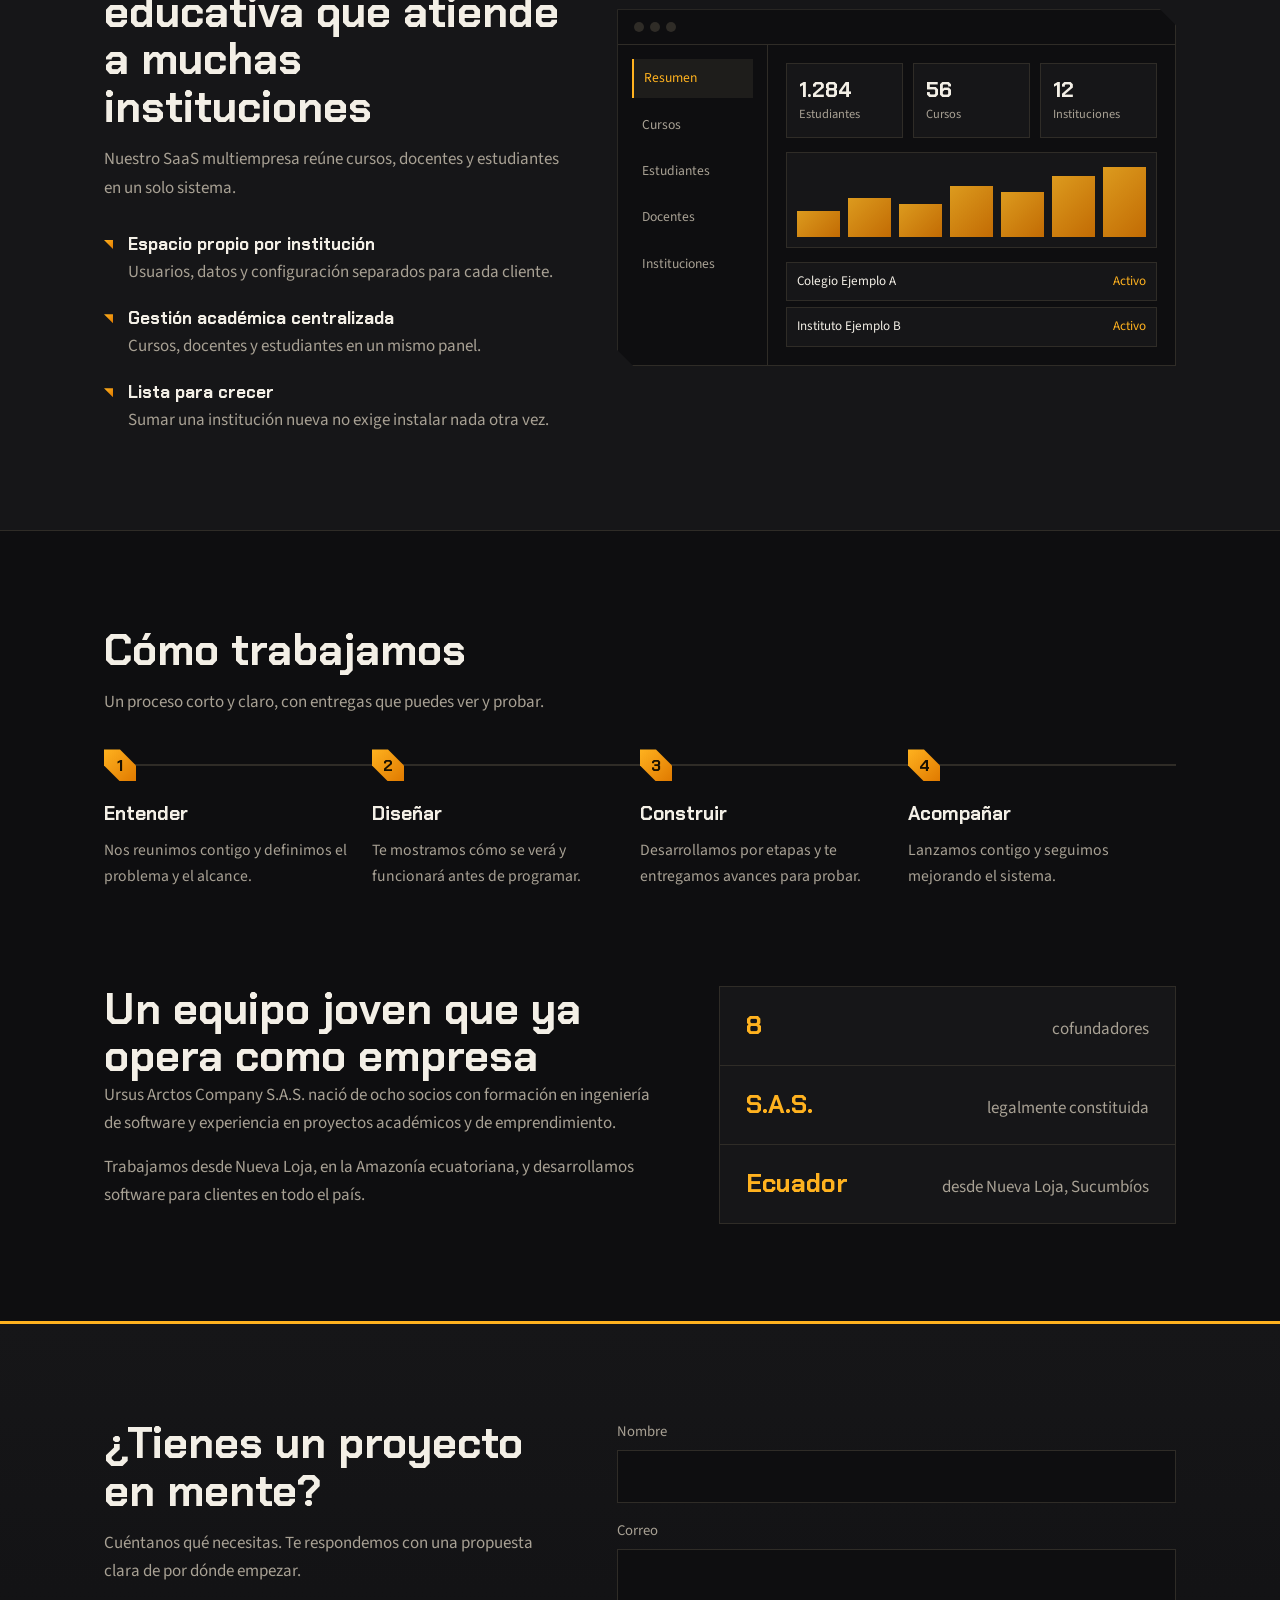
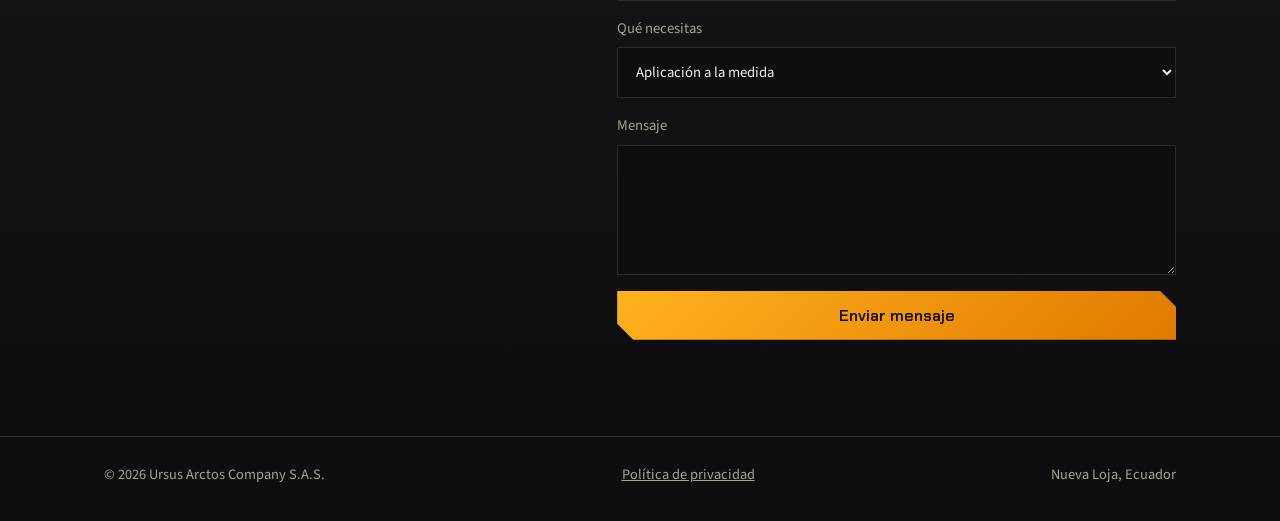
==== commit 073ff25c: "AFINANCION OTRA VEZ" ====
--- a/index.html
+++ b/index.html
@@ -69,8 +69,8 @@
 <footer>
     <div class="wrap">
         <span>© 2026 Ursus Arctos Company S.A.S.</span>
+        <a href="/politicas/politicaDePrivacidad.html" target="_blank">Política de privacidad</a>
         <span>Nueva Loja, Ecuador</span>
     </div>
-    <a href="/politicas/politicaDePrivacidad.html" target="_blank">Política de privacidad</a>
 </footer>
 <script src="js/main.js" defer></script></body></html>
